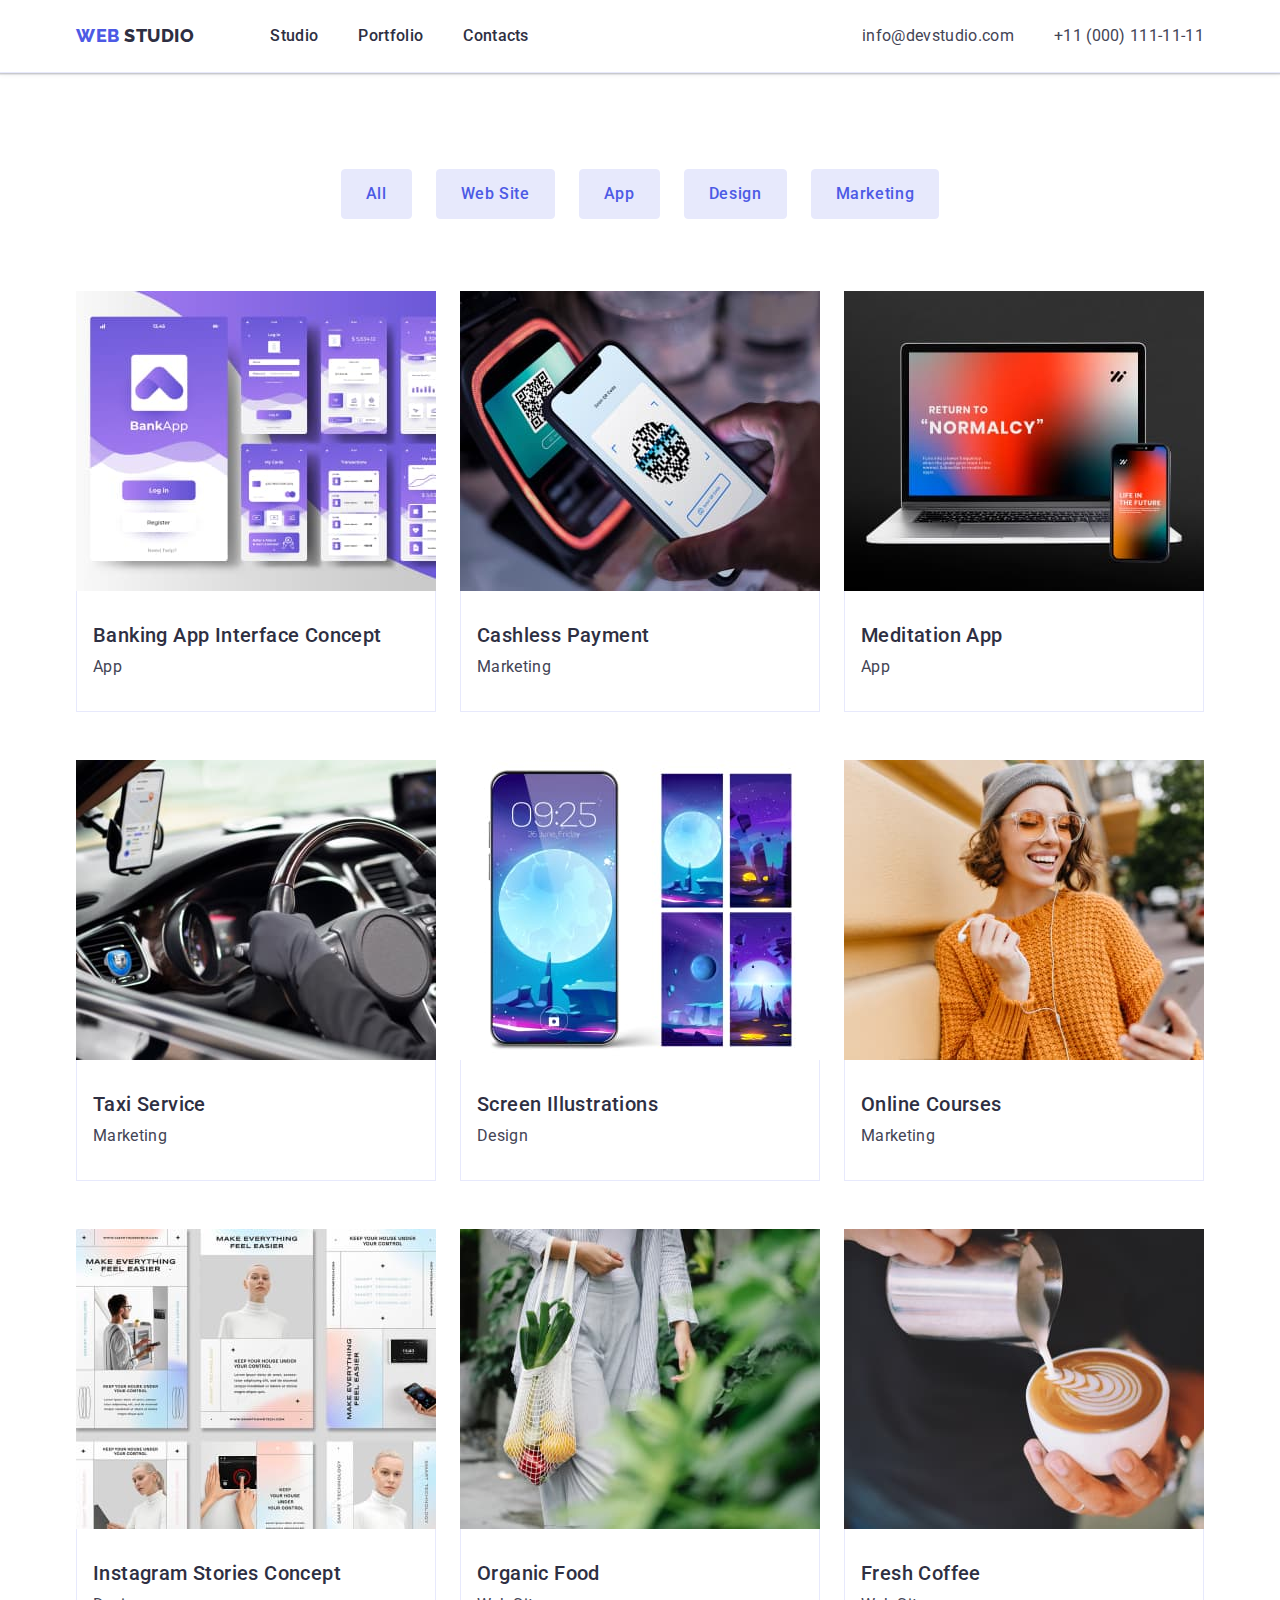
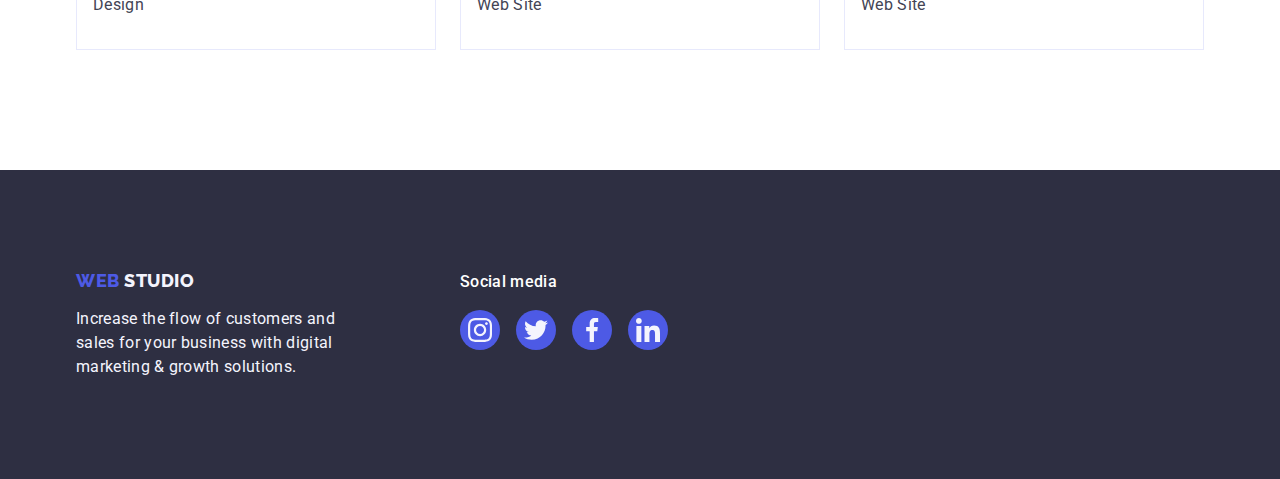
==== portfolio.html @ ef0a0af3 "Initial commit" ====
<!DOCTYPE html>
<html lang="en">
  <head>
    <meta charset="UTF-8" />
    <meta http-equiv="X-UA-Compatible" content="IE=edge" />
    <meta name="viewport" content="width=device-width, initial-scale=1.0" />
    <title>WebStudio</title>
    <link rel="preconnect" href="https://fonts.googleapis.com" />
    <link rel="preconnect" href="https://fonts.gstatic.com" crossorigin />
    <link
      href="https://fonts.googleapis.com/css2?family=Raleway:wght@800&family=Roboto:wght@400;500;700&display=swap"
      rel="stylesheet"
    />
    <link
      rel="stylesheet"
      href="https://cdnjs.cloudflare.com/ajax/libs/modern-normalize/1.1.0/modern-normalize.min.css"
    />
    <link rel="stylesheet" href="./css/styles.css" />
  </head>
  <body>
    <!--Header -->
    <header class="page-header">
      <div class="container header-conteiner">
        <nav class="main-nav">
          <a class="logo link" href="./index.html">Web <span class="logo-part">Studio</span></a>
          <ul class="list menu-conteiner">
            <li class="menu-item">
              <a class="menu-link link" href="./index.html">Studio</a>
            </li>
            <li class="menu-item">
              <a class="menu-link link" href="./portfolio.html">Portfolio</a>
            </li>
            <li class="menu-item">
              <a class="menu-link link" href="">Contacts</a>
            </li>
          </ul>
        </nav>
        <address class="header-address">
          <ul class="list address-conteiner">
            <li>
              <a class="address link" href="mailto:info@devstudio.com">info@devstudio.com</a>
            </li>
            <li>
              <a class="address link" href="tel:+110001111111">+11 (000) 111-11-11</a>
            </li>
          </ul>
        </address>
      </div>
    </header>
    <main>
      <!--Filtr Portfolio-->
      <section class="section-portfolio">
        <div class="container">
          <h1 class="visually-hidden">Portfolio Webstudio best</h1>
          <ul class="portfolio-button-list list">
            <li>
              <button class="button-filtr" type="button">All</button>
            </li>
            <li>
              <button class="button-filtr" type="button">Web Site</button>
            </li>
            <li>
              <button class="button-filtr" type="button">App</button>
            </li>
            <li>
              <button class="button-filtr" type="button">Design</button>
            </li>
            <li>
              <button class="button-filtr" type="button">Marketing</button>
            </li>
          </ul>
          <!--Portfolio-->

          <ul class="portfolio-list list">
            <li class="portfolio-item">
              <a class="link portfolio-link" href="">
                <img
                  src="./images/portfolio/banking-app.jpg"
                  alt="page App bank"
                  width="360"
                  height="300"
                />
                <div class="portfolio-container">
                  <h2 class="portfolio-caption">Banking App Interface Concept</h2>
                  <p class="portfolio-text">App</p>
                </div>
              </a>
            </li>
            <li class="portfolio-item">
              <a class="link portfolio-link" href="">
                <img
                  src="./images/portfolio/kashles-market.jpg"
                  alt="telefon"
                  width="360"
                  height="300"
                />
                <div class="portfolio-container">
                  <h2 class="portfolio-caption">Cashless Payment</h2>
                  <p class="portfolio-text">Marketing</p>
                </div>
              </a>
            </li>
            <li class="portfolio-item">
              <a class="link portfolio-link" href="">
                <img
                  src="./images/portfolio/meditation-app.jpg"
                  alt="computer"
                  width="360"
                  height="300"
                />
                <div class="portfolio-container">
                  <h2 class="portfolio-caption">Meditation App</h2>
                  <p class="portfolio-text">App</p>
                </div>
              </a>
            </li>
            <li class="portfolio-item">
              <a class="link portfolio-link" href="">
                <img
                  src="./images/portfolio/taxi-market.jpg"
                  alt="taxi driver"
                  width="360"
                  height="300"
                />
                <div class="portfolio-container">
                  <h2 class="portfolio-caption">Taxi Service</h2>
                  <p class="portfolio-text">Marketing</p>
                </div>
              </a>
            </li>
            <li class="portfolio-item">
              <a class="link portfolio-link" href="">
                <img
                  src="./images/portfolio/ilustration-design.jpg"
                  alt="screensaver on phone"
                  width="360"
                  height="300"
                />
                <div class="portfolio-container">
                  <h2 class="portfolio-caption">Screen Illustrations</h2>
                  <p class="portfolio-text">Design</p>
                </div>
              </a>
            </li>
            <li class="portfolio-item">
              <a class="link portfolio-link" href="">
                <img
                  src="./images/portfolio/kursi-market.jpg"
                  alt="girl studying"
                  width="360"
                  height="300"
                />
                <div class="portfolio-container">
                  <h2 class="portfolio-caption">Online Courses</h2>
                  <p class="portfolio-text">Marketing</p>
                </div>
              </a>
            </li>
            <li class="portfolio-item">
              <a class="link portfolio-link" href="">
                <img
                  src="./images/portfolio/instagram-design.jpg"
                  alt="instagram design"
                  width="360"
                  height="300"
                />
                <div class="portfolio-container">
                  <h2 class="portfolio-caption">Instagram Stories Concept</h2>
                  <p class="portfolio-text">Design</p>
                </div>
              </a>
            </li>
            <li class="portfolio-item">
              <a class="link portfolio-link" href="">
                <img
                  src="./images/portfolio/food-website.jpg"
                  alt="Organic Food"
                  width="360"
                  height="300"
                />
                <div class="portfolio-container">
                  <h2 class="portfolio-caption">Organic Food</h2>
                  <p class="portfolio-text">Web Site</p>
                </div>
              </a>
            </li>
            <li class="portfolio-item">
              <a class="link portfolio-link" href="">
                <img
                  src="./images/portfolio/coffee-website.jpg"
                  alt="a cap of coffee"
                  width="360"
                  height="300"
                />
                <div class="portfolio-container">
                  <h2 class="portfolio-caption">Fresh Coffee</h2>
                  <p class="portfolio-text">Web Site</p>
                </div>
              </a>
            </li>
          </ul>
        </div>
      </section>
    </main>
    <footer class="footer">
      <div class="container container-footer">
        <div class="footer-left">
          <a class="logo link" href="./index.html">Web <span class="logo-footer">Studio</span></a>
          <p class="footer-text">
            Increase the flow of customers and sales for your business with digital marketing &
            growth solutions.
          </p>
        </div>
        <div class="footer-right">
          <p class="social-media">Social media</p>
          <ul class="social-list-footer">
            <li class="social-list-item">
              <a href="" class="social-list-link">
                <svg class="social-list-icon" width="24" height="24">
                  <use href="./images/icons.svg#icon-instagram-2"></use>
                </svg>
              </a>
            </li>
            <li class="social-list-item">
              <a href="" class="social-list-link">
                <svg class="social-list-icon" width="24" height="24">
                  <use href="./images/icons.svg#icon-twitter-1"></use>
                </svg>
              </a>
            </li>
            <li class="social-list-item">
              <a href="" class="social-list-link">
                <svg class="social-list-icon" width="24" height="24">
                  <use href="./images/icons.svg#icon-facebook-1"></use>
                </svg>
              </a>
            </li>
            <li class="social-list-item">
              <a href="" class="social-list-link">
                <svg class="social-list-icon" width="24" height="24">
                  <use href="./images/icons.svg#icon-linkedin-1"></use>
                </svg>
              </a>
            </li>
          </ul>
        </div>
      </div>
    </footer>
  </body>
</html>
---- css/styles.css ----
:root {
  --main-font: 'Roboto', sans-serif;
  --secondary-font: 'Raleway', sans-serif;
  --text: #434455;
  --dark-text: #2e2f42;
  --aktiv: #404bbf;
  --iris: #4d5ae5;
  --light: #f4f4fd;
  --passiv-icon: #8e8f99;
}
*,
*::before,
*::after {
  box-sizing: border-box;
}
.list {
  list-style: none;
}

.link {
  text-decoration: none;
}
button {
  font-family: inherit;
  cursor: pointer;
}

h1,
h2,
h3,
h4,
p {
  margin-top: 0;
  margin-bottom: 0;
}

ul,
ol {
  margin-top: 0;
  margin-bottom: 0;
  padding-left: 0;
  list-style: none;
}

img {
  display: block;
  max-width: 100%;
}
/* скрываем заголовки */

.visually-hidden {
  position: absolute;
  width: 1px;
  height: 1px;
  margin: -1px;
  border: 0;
  padding: 0;
  white-space: nowrap;
  clip-path: inset(100%);
  clip: rect(0 0 0 0);
  overflow: hidden;
}

body {
  font-family: var(--main-font);
  color: var(--text);
  background: #ffffff;
  font-size: 16px;
  letter-spacing: 0.02em;
}

h3 {
  font-weight: 500;
  font-size: 20px;
  line-height: 1.2;
  letter-spacing: 0.02em;
  color: var(--dark-text);
}

.container {
  width: 1158px;
  margin-left: auto;
  margin-right: auto;
  padding-left: 15px;
  padding-right: 15px;
}

/* Header */
.page-header {
  border-bottom: 1px solid #e7e9fc;
  box-shadow: 0px 2px 1px rgba(46, 47, 66, 0.08), 0px 1px 1px rgba(46, 47, 66, 0.16),
    0px 1px 6px rgba(46, 47, 66, 0.08);
}

.header-conteiner {
  display: flex;
  align-items: center;
}

.main-nav {
  display: flex;
  align-items: center;
}

.logo {
  font-family: var(--secondary-font);
  font-style: normal;
  font-weight: 800;
  font-size: 18px;
  line-height: 1.17;
  align-items: center;
  letter-spacing: 0.03em;
  text-transform: uppercase;
  color: var(--iris);
  display: inline-block;
}

.logo-part {
  color: var(--dark-text);
  margin-right: 76px;
}

.menu-link {
  font-style: normal;
  font-weight: 500;
  letter-spacing: 0.02em;
  line-height: 1.5;
  color: var(--dark-text);
  padding: 24px 0;
}

.menu-item {
  padding-top: 24px;
  padding-bottom: 24px;
}

.menu-link:hover,
.menu-link:focus {
  color: var(--aktiv);
}

.menu-conteiner {
  display: flex;
  align-items: center;
  gap: 40px;
}

.address {
  font-family: inherit;
  font-style: normal;
  line-height: 1.5;
  color: var(--text);
}

.address-conteiner {
  display: flex;
  gap: 40px;
  align-items: center;
  /* margin-left: auto; */
  padding-top: 24px;
  padding-bottom: 24px;
}

.header-address {
  font-style: normal;
  margin-left: auto;
}

.address:hover,
.address:focus {
  color: #404bbf;
}
/* Hero */
.hero-section {
  background-color: var(--dark-text);
  padding-top: 188px;
  padding-bottom: 188px;
  max-width: 1440px;
  height: 600px;
  margin-left: auto;
  margin-right: auto;
  background-image: linear-gradient(rgba(46, 47, 66, 0.7), rgba(46, 47, 66, 0.7)),
    url(../images/img-name.jpg);
  background-position: center;
  background-size: cover;
  background-repeat: no-repeat;
}

.hero-title {
  font-weight: 700;
  font-size: 56px;
  font-style: normal;
  line-height: 1.07;
  text-align: center;
  letter-spacing: 0.02em;
  color: #ffffff;
  margin-bottom: 48px;
  max-width: 496px;
  margin-left: auto;
  margin-right: auto;
}

.button-hero {
  display: block;
  font-style: normal;
  font-weight: 500;
  font-size: 16px;
  line-height: 1.5;
  align-items: center;
  letter-spacing: 0.04em;
  background-color: var(--iris);
  list-style: none;
  border-color: var(--iris);
  border-radius: 4px;
  padding: 16px 32px;
  min-width: 169px;
  height: 56px;
  border: none;
  margin-left: auto;
  margin-right: auto;
  color: #ffffff;
}

.button-hero:hover,
.button-hero:focus {
  background: var(--aktiv);
}

/* Advantages Section */
.advantages {
  margin-top: 0;
  padding: 120px 0;
}
.advantages-list {
  display: flex;
  gap: 24px;
}
.title {
  margin-bottom: 8px;
  margin-top: 0;
}
.advantages-title {
  letter-spacing: 0.02em;
}

.advantages-text {
  line-height: 1.5;
}

.advantages-item {
  width: calc((100% - 72px) / 4);
}

.advantages-icon {
  display: flex;
  align-items: center;
  justify-content: center;
  height: 112px;

  background-color: var(--light);
  border-radius: 4px;
  margin-bottom: 8px;
}

/* doing */
.doing-section {
  padding-bottom: 120px;
}

.doing-title {
  font-style: normal;
  font-weight: 700;
  font-size: 36px;
  line-height: 1.1;
  text-align: center;
  letter-spacing: 0.02em;
  text-transform: capitalize;
  color: var(--dark-text);
  margin-bottom: 72px;
}

.doing-list {
  display: flex;
  gap: 24px;
}

/* team */
.section-team {
  background: var(--light);
  padding: 120px 0;
}

.team-list {
  display: flex;
  gap: 24px;
}

.team {
  background-color: #ffffff;
  text-align: center;
  width: calc((100% - 72px) / 4);
  border-radius: 0 0 4px 4px;
  box-shadow: 0px 1px 6px rgba(46, 47, 66, 0.08), 0px 1px 1px rgba(46, 47, 66, 0.16),
    0px 2px 1px rgba(46, 47, 66, 0.08);
}

.team-card {
  padding: 32px 0;
  border-radius: 0 0 4px 4px;
}

.name-persone {
  text-align: center;
  margin-bottom: 8px;
  margin-top: 0;
}

.job-title {
  line-height: 1.5;
  text-align: center;
  margin-bottom: 8px;
}

.social-list-link {
  display: flex;
  justify-content: center;
  align-items: center;
  width: 40px;
  height: 40px;
  border-radius: 50%;
  background-color: var(--iris);
}

.social-list-link:hover,
.social-list-link:focus {
  background-color: var(--aktiv);
}

.social-list {
  display: flex;
  justify-content: center;
  gap: 24px;
}

.social-list-icon {
  fill: var(--light);
}

/*costomer */
.section-costomers {
  margin-top: 0;
  padding: 120px 0;
}

.costomer-list-item {
  width: calc((100%-120px) / 6);
  height: 88px;
}

.costomer-list-link {
  width: 100%;
  height: 100%;
  color: var(--passiv-icon);
  border: 1px solid var(--passiv-icon);
  border-radius: 4px;
  display: flex;
  align-items: center;
  justify-content: center;
}
.costomer-list {
  display: flex;
  justify-content: center;
  align-items: center;
  gap: 24px;
}

.castomer-list-icon {
  fill: currentColor;
}

.costomer-list-link:hover,
.costomer-list-link:focus {
  border-color: var(--aktiv);
  color: var(--aktiv);
}

/* footer */
.footer {
  background: #2e2f42;
  padding: 100px 0;
}
.footer .logo-footer {
  color: var(--light);
  margin-bottom: 16px;
}
.footer-text {
  line-height: 1.5;
  color: var(--light);
  max-width: 264px;
  margin-top: 16px;
}

.social-media {
  font-weight: 500;
  font-size: 16px;
  line-height: 150%;
  margin-bottom: 16px;
  letter-spacing: 0.02em;
  color: #ffffff;
}

.container-footer {
  display: flex;
  align-items: baseline;
}

.footer-left {
  margin-right: 120px;
}

.social-list-footer {
  display: flex;
  justify-content: center;
  gap: 16px;
}

.social-list-footer .social-list-link:hover,
.social-list-footer .social-list-link:focus {
  background-color: #31d0aa;
}

/* Page PORTFOLIO */
.section-portfolio {
  padding-top: 96px;
  padding-bottom: 120px;
}

.portfolio-button-list {
  display: flex;
  gap: 24px;
  justify-content: center;
  margin-bottom: 72px;
}

.button-filtr {
  font-family: var(--main-font);
  font-style: normal;
  font-weight: 500;
  font-size: 16px;
  line-height: 150%;
  letter-spacing: 0.04em;
  align-items: center;
  text-align: center;
  color: var(--iris);
  background: #e7e9fc;
  border-radius: 4px;
  padding: 12px 24px;
  border: 1px solid #e7e9fc;
  display: inline-block;
}

.button-filtr:hover,
.button-filtr:focus {
  background: var(--aktiv);
  color: #ffffff;
  border: 1px solid transparent;
  box-shadow: 0px 3px 1px rgba(0, 0, 0, 0.1), 0px 2px 1px rgba(0, 0, 0, 0.08),
    0px 2px 2px rgba(0, 0, 0, 0.12);
}

.portfolio-list {
  list-style: none;
  display: flex;
  flex-wrap: wrap;
  row-gap: 48px;
  column-gap: 24px;
}

.portfolio-item {
  width: calc((100% - 48px) / 3);
}

.portfolio-item:hover,
.portfolio-item:focus {
  box-shadow: 0px 1px 6px rgba(46, 47, 66, 0.08), 0px 1px 1px rgba(46, 47, 66, 0.16),
    0px 2px 1px rgba(46, 47, 66, 0.08);
}

.portfolio-container {
  padding: 32px 16px;
  border: 1px solid #e7e9fc;
  border-top: none;
}

.portfolio-caption {
  font-family: var(--main-font);
  font-style: normal;
  font-weight: 500;
  font-size: 20px;
  line-height: 1.2;
  letter-spacing: 0.02em;
  color: var(--dark-text);
  margin-bottom: 8px;
  margin-top: 0;
}

.portfolio-text {
  line-height: 1.5;
  color: var(--text);
  display: inline-block;
  margin: 0;
}

.portfolio-link {
  display: block;
}

.portfolio-link:hover,
.portfolio-link:focus {
  box-shadow: 0px 1px 6px rgba(46, 47, 66, 0.08), 0px 1px 1px rgba(46, 47, 66, 0.16),
    0px 2px 1px rgba(46, 47, 66, 0.08);
}
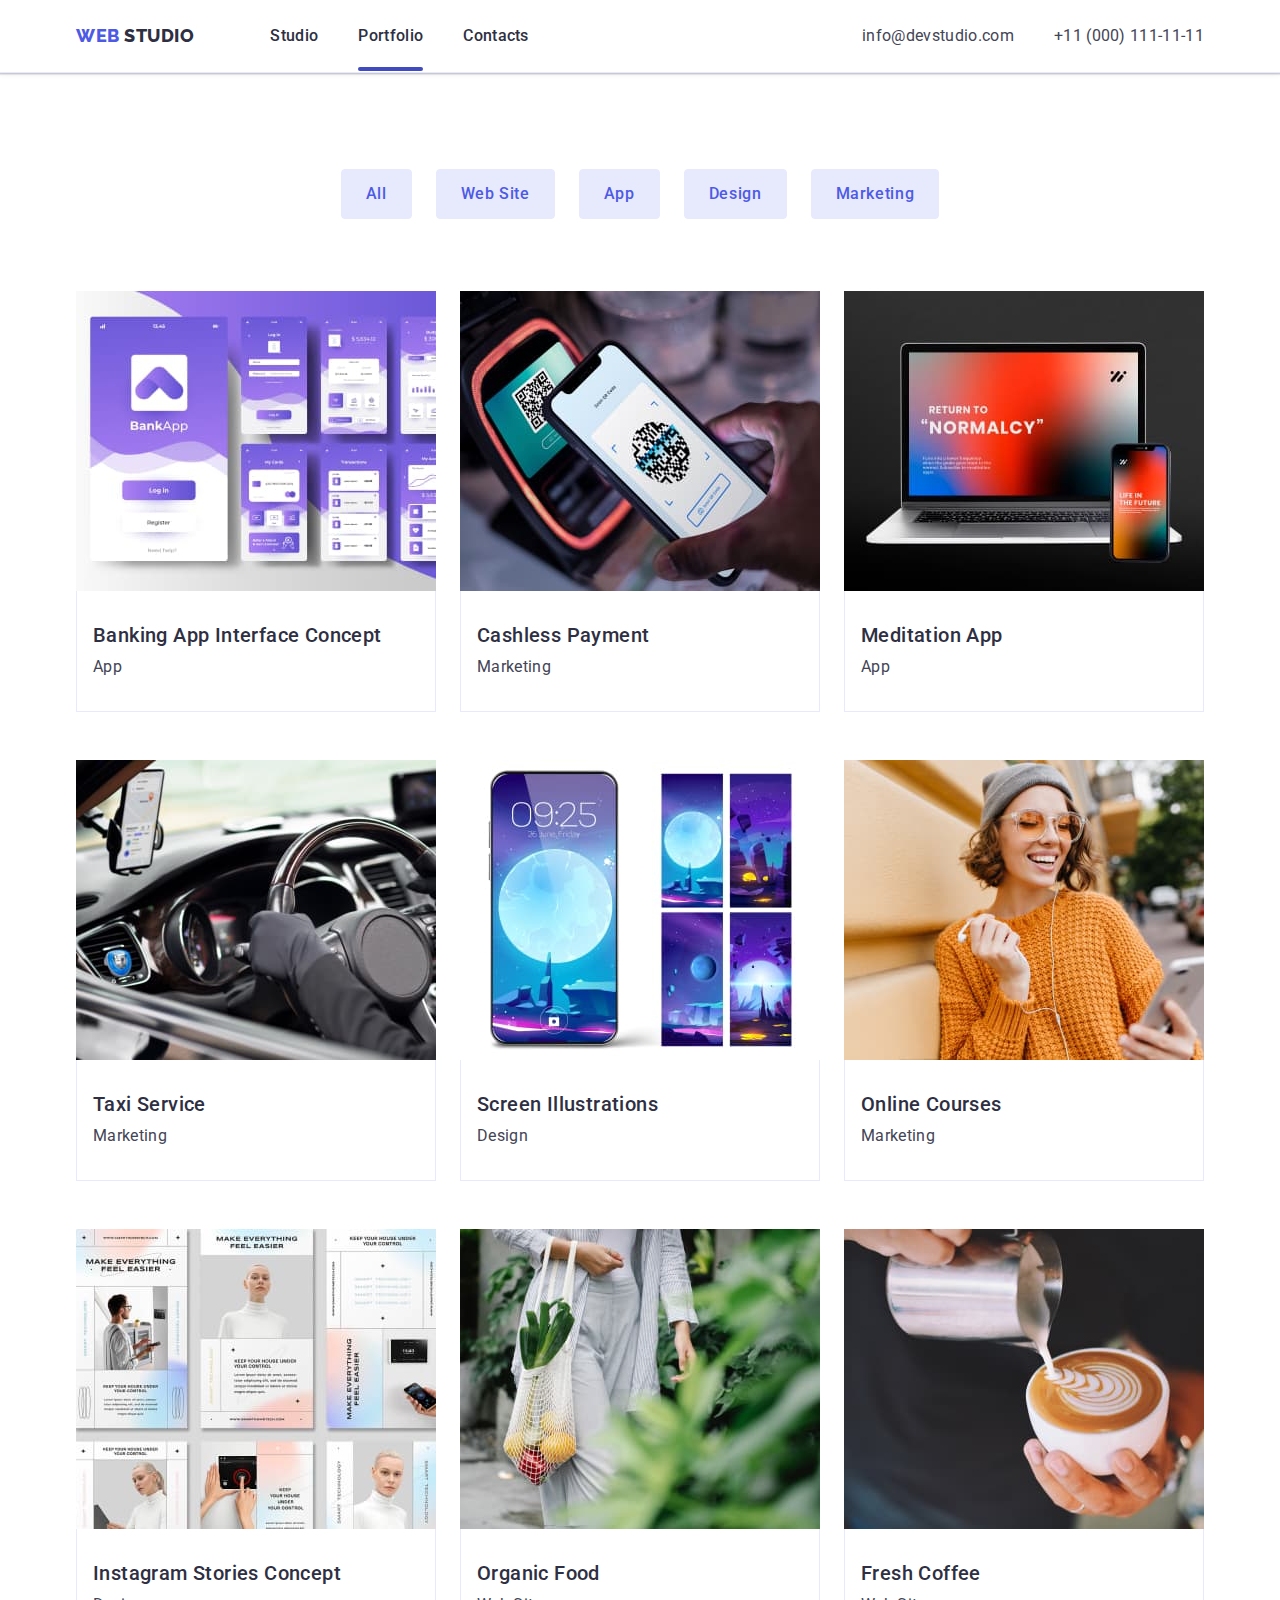
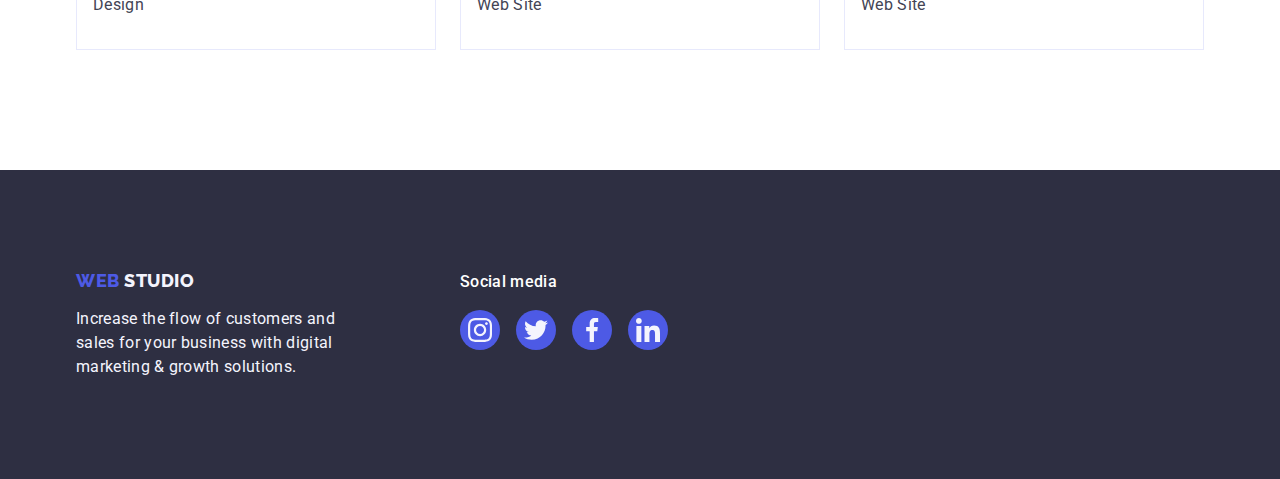
==== commit 79205730: "prob1" ====
--- a/portfolio.html
+++ b/portfolio.html
@@ -28,7 +28,7 @@
               <a class="menu-link link" href="./index.html">Studio</a>
             </li>
             <li class="menu-item">
-              <a class="menu-link link" href="./portfolio.html">Portfolio</a>
+              <a class="menu-link link current-page" href="./portfolio.html">Portfolio</a>
             </li>
             <li class="menu-item">
               <a class="menu-link link" href="">Contacts</a>
@@ -74,12 +74,18 @@
           <ul class="portfolio-list list">
             <li class="portfolio-item">
               <a class="link portfolio-link" href="">
-                <img
-                  src="./images/portfolio/banking-app.jpg"
-                  alt="page App bank"
-                  width="360"
-                  height="300"
-                />
+                <div class="portfolio-container-overlay">
+                  <img
+                    src="./images/portfolio/banking-app.jpg"
+                    alt="page App bank"
+                    width="360"
+                    height="300"
+                  />
+                  <p class="overlay">
+                    14 Stylish and User-Friendly App Design Concepts · Task Manager App · Calorie
+                    Tracker App · Exotic Fruit Ecommerce App · Cloud Storage App
+                  </p>
+                </div>
                 <div class="portfolio-container">
                   <h2 class="portfolio-caption">Banking App Interface Concept</h2>
                   <p class="portfolio-text">App</p>
@@ -88,12 +94,18 @@
             </li>
             <li class="portfolio-item">
               <a class="link portfolio-link" href="">
-                <img
-                  src="./images/portfolio/kashles-market.jpg"
-                  alt="telefon"
-                  width="360"
-                  height="300"
-                />
+                <div class="portfolio-container-overlay">
+                  <img
+                    src="./images/portfolio/kashles-market.jpg"
+                    alt="telefon"
+                    width="360"
+                    height="300"
+                  />
+                  <p class="overlay">
+                    14 Stylish and User-Friendly App Design Concepts · Task Manager App · Calorie
+                    Tracker App · Exotic Fruit Ecommerce App · Cloud Storage App
+                  </p>
+                </div>
                 <div class="portfolio-container">
                   <h2 class="portfolio-caption">Cashless Payment</h2>
                   <p class="portfolio-text">Marketing</p>
@@ -102,12 +114,18 @@
             </li>
             <li class="portfolio-item">
               <a class="link portfolio-link" href="">
-                <img
-                  src="./images/portfolio/meditation-app.jpg"
-                  alt="computer"
-                  width="360"
-                  height="300"
-                />
+                <div class="portfolio-container-overlay">
+                  <img
+                    src="./images/portfolio/meditation-app.jpg"
+                    alt="computer"
+                    width="360"
+                    height="300"
+                  />
+                  <p class="overlay">
+                    14 Stylish and User-Friendly App Design Concepts · Task Manager App · Calorie
+                    Tracker App · Exotic Fruit Ecommerce App · Cloud Storage App
+                  </p>
+                </div>
                 <div class="portfolio-container">
                   <h2 class="portfolio-caption">Meditation App</h2>
                   <p class="portfolio-text">App</p>
@@ -116,12 +134,18 @@
             </li>
             <li class="portfolio-item">
               <a class="link portfolio-link" href="">
-                <img
-                  src="./images/portfolio/taxi-market.jpg"
-                  alt="taxi driver"
-                  width="360"
-                  height="300"
-                />
+                <div class="portfolio-container-overlay">
+                  <img
+                    src="./images/portfolio/taxi-market.jpg"
+                    alt="taxi driver"
+                    width="360"
+                    height="300"
+                  />
+                  <p class="overlay">
+                    14 Stylish and User-Friendly App Design Concepts · Task Manager App · Calorie
+                    Tracker App · Exotic Fruit Ecommerce App · Cloud Storage App
+                  </p>
+                </div>
                 <div class="portfolio-container">
                   <h2 class="portfolio-caption">Taxi Service</h2>
                   <p class="portfolio-text">Marketing</p>
@@ -130,12 +154,18 @@
             </li>
             <li class="portfolio-item">
               <a class="link portfolio-link" href="">
-                <img
-                  src="./images/portfolio/ilustration-design.jpg"
-                  alt="screensaver on phone"
-                  width="360"
-                  height="300"
-                />
+                <div class="portfolio-container-overlay">
+                  <img
+                    src="./images/portfolio/ilustration-design.jpg"
+                    alt="screensaver on phone"
+                    width="360"
+                    height="300"
+                  />
+                  <p class="overlay">
+                    14 Stylish and User-Friendly App Design Concepts · Task Manager App · Calorie
+                    Tracker App · Exotic Fruit Ecommerce App · Cloud Storage App
+                  </p>
+                </div>
                 <div class="portfolio-container">
                   <h2 class="portfolio-caption">Screen Illustrations</h2>
                   <p class="portfolio-text">Design</p>
@@ -144,12 +174,18 @@
             </li>
             <li class="portfolio-item">
               <a class="link portfolio-link" href="">
-                <img
-                  src="./images/portfolio/kursi-market.jpg"
-                  alt="girl studying"
-                  width="360"
-                  height="300"
-                />
+                <div class="portfolio-container-overlay">
+                  <img
+                    src="./images/portfolio/kursi-market.jpg"
+                    alt="girl studying"
+                    width="360"
+                    height="300"
+                  />
+                  <p class="overlay">
+                    14 Stylish and User-Friendly App Design Concepts · Task Manager App · Calorie
+                    Tracker App · Exotic Fruit Ecommerce App · Cloud Storage App
+                  </p>
+                </div>
                 <div class="portfolio-container">
                   <h2 class="portfolio-caption">Online Courses</h2>
                   <p class="portfolio-text">Marketing</p>
@@ -158,12 +194,18 @@
             </li>
             <li class="portfolio-item">
               <a class="link portfolio-link" href="">
-                <img
-                  src="./images/portfolio/instagram-design.jpg"
-                  alt="instagram design"
-                  width="360"
-                  height="300"
-                />
+                <div class="portfolio-container-overlay">
+                  <img
+                    src="./images/portfolio/instagram-design.jpg"
+                    alt="instagram design"
+                    width="360"
+                    height="300"
+                  />
+                  <p class="overlay">
+                    14 Stylish and User-Friendly App Design Concepts · Task Manager App · Calorie
+                    Tracker App · Exotic Fruit Ecommerce App · Cloud Storage App
+                  </p>
+                </div>
                 <div class="portfolio-container">
                   <h2 class="portfolio-caption">Instagram Stories Concept</h2>
                   <p class="portfolio-text">Design</p>
@@ -172,12 +214,18 @@
             </li>
             <li class="portfolio-item">
               <a class="link portfolio-link" href="">
-                <img
-                  src="./images/portfolio/food-website.jpg"
-                  alt="Organic Food"
-                  width="360"
-                  height="300"
-                />
+                <div class="portfolio-container-overlay">
+                  <img
+                    src="./images/portfolio/food-website.jpg"
+                    alt="Organic Food"
+                    width="360"
+                    height="300"
+                  />
+                  <p class="overlay">
+                    14 Stylish and User-Friendly App Design Concepts · Task Manager App · Calorie
+                    Tracker App · Exotic Fruit Ecommerce App · Cloud Storage App
+                  </p>
+                </div>
                 <div class="portfolio-container">
                   <h2 class="portfolio-caption">Organic Food</h2>
                   <p class="portfolio-text">Web Site</p>
@@ -186,12 +234,18 @@
             </li>
             <li class="portfolio-item">
               <a class="link portfolio-link" href="">
-                <img
-                  src="./images/portfolio/coffee-website.jpg"
-                  alt="a cap of coffee"
-                  width="360"
-                  height="300"
-                />
+                <div class="portfolio-container-overlay">
+                  <img
+                    src="./images/portfolio/coffee-website.jpg"
+                    alt="a cap of coffee"
+                    width="360"
+                    height="300"
+                  />
+                  <p class="overlay">
+                    14 Stylish and User-Friendly App Design Concepts · Task Manager App · Calorie
+                    Tracker App · Exotic Fruit Ecommerce App · Cloud Storage App
+                  </p>
+                </div>
                 <div class="portfolio-container">
                   <h2 class="portfolio-caption">Fresh Coffee</h2>
                   <p class="portfolio-text">Web Site</p>
--- a/css/styles.css
+++ b/css/styles.css
@@ -127,6 +127,21 @@
   line-height: 1.5;
   color: var(--dark-text);
   padding: 24px 0;
+  transition: color 250ms cubic-bezier(0.4, 0, 0.2, 1);
+  position: relative;
+}
+
+.current-page::after {
+  content: '';
+  display: block;
+  width: 100%;
+  height: 4px;
+  position: absolute;
+  border-radius: 2px;
+  left: 0px;
+  bottom: -2px;
+  background-color: var(--aktiv);
+  z-index: 2;
 }
 
 .menu-item {
@@ -150,6 +165,7 @@
   font-style: normal;
   line-height: 1.5;
   color: var(--text);
+  transition: color 250ms cubic-bezier(0.4, 0, 0.2, 1);
 }
 
 .address-conteiner {
@@ -219,11 +235,12 @@
   margin-left: auto;
   margin-right: auto;
   color: #ffffff;
+  transition: background-color 250ms cubic-bezier(0.4, 0, 0.2, 1);
 }
 
 .button-hero:hover,
 .button-hero:focus {
-  background: var(--aktiv);
+  background-color: var(--aktiv);
 }
 
 /* Advantages Section */
@@ -329,6 +346,7 @@
   height: 40px;
   border-radius: 50%;
   background-color: var(--iris);
+  transition: background-color 250ms cubic-bezier(0.4, 0, 0.2, 1);
 }
 
 .social-list-link:hover,
@@ -366,6 +384,8 @@
   display: flex;
   align-items: center;
   justify-content: center;
+  transition: color 250ms cubic-bezier(0.4, 0, 0.2, 1),
+    border-color 250ms cubic-bezier(0.4, 0, 0.2, 1);
 }
 .costomer-list {
   display: flex;
@@ -422,6 +442,10 @@
   display: flex;
   justify-content: center;
   gap: 16px;
+}
+
+.social-list-footer .social-list-link {
+  transition: background-color 250ms cubic-bezier(0.4, 0, 0.2, 1);
 }
 
 .social-list-footer .social-list-link:hover,
@@ -457,11 +481,14 @@
   padding: 12px 24px;
   border: 1px solid #e7e9fc;
   display: inline-block;
+  transition: background-color 250ms cubic-bezier(0.4, 0, 0.2, 1),
+    color 250ms cubic-bezier(0.4, 0, 0.2, 1), border 250ms cubic-bezier(0.4, 0, 0.2, 1),
+    box-shadow 250ms cubic-bezier(0.4, 0, 0.2, 1);
 }
 
 .button-filtr:hover,
 .button-filtr:focus {
-  background: var(--aktiv);
+  background-color: var(--aktiv);
   color: #ffffff;
   border: 1px solid transparent;
   box-shadow: 0px 3px 1px rgba(0, 0, 0, 0.1), 0px 2px 1px rgba(0, 0, 0, 0.08),
@@ -478,6 +505,7 @@
 
 .portfolio-item {
   width: calc((100% - 48px) / 3);
+  transition: box-shadow 250ms cubic-bezier(0.4, 0, 0.2, 1);
 }
 
 .portfolio-item:hover,
@@ -513,6 +541,7 @@
 
 .portfolio-link {
   display: block;
+  transition: box-shadow 250ms cubic-bezier(0.4, 0, 0.2, 1);
 }
 
 .portfolio-link:hover,
@@ -520,3 +549,85 @@
   box-shadow: 0px 1px 6px rgba(46, 47, 66, 0.08), 0px 1px 1px rgba(46, 47, 66, 0.16),
     0px 2px 1px rgba(46, 47, 66, 0.08);
 }
+
+.overlay {
+  position: absolute;
+  padding-top: 34px;
+  padding-left: 32px;
+  padding-right: 32px;
+  width: 100%;
+  height: 100%;
+  left: 0;
+  top: 0;
+  background: var(--iris);
+  font-family: var(--main-font);
+  font-style: normal;
+  font-weight: 400;
+  font-size: 16px;
+  line-height: 1.5;
+  letter-spacing: 0.02em;
+  overflow: auto;
+  transform: translateY(100%);
+  transition: transform 250ms cubic-bezier(0.4, 0, 0.2, 1);
+  color: var(--light);
+}
+
+.portfolio-container-overlay {
+  position: relative;
+  overflow: hidden;
+}
+
+.portfolio-link:hover .overlay,
+.portfolio-link:focus .overlay {
+  transform: translateY(0);
+}
+
+/* -----------Backdrop-------------*/
+
+.backdrop {
+  position: fixed;
+  top: 0;
+  left: 0;
+  width: 100%;
+  height: 100%;
+  background: rgba(46, 47, 66, 0.4);
+  opacity: 1;
+  visibility: visible;
+  transition: opacity 250ms cubic-bezier(0.4, 0, 0.2, 1),
+    visibility 250ms cubic-bezier(0.4, 0, 0.2, 1);
+}
+
+.modal {
+  width: 408px;
+  height: 584px;
+  background: #fcfcfc;
+  box-shadow: 0px 1px 1px rgba(0, 0, 0, 0.14), 0px 1px 3px rgba(0, 0, 0, 0.12),
+    0px 2px 1px rgba(0, 0, 0, 0.2);
+  border-radius: 4px;
+  position: absolute;
+  top: 50%;
+  left: 50%;
+  transform: translate(-50%, -50%);
+}
+
+.modal-close-btn {
+  background-color: transparent;
+  border: 1px solid rgba(0, 0, 0, 0.1);
+  width: 24px;
+  height: 24px;
+  padding-left: 0;
+  padding-right: 0;
+  border-radius: 50%;
+  position: absolute;
+  display: flex;
+  align-items: center;
+  justify-content: center;
+  top: 24px;
+  right: 24px;
+}
+
+.is-hidden {
+  opacity: 0;
+  visibility: hidden;
+  pointer-events: none;
+}
